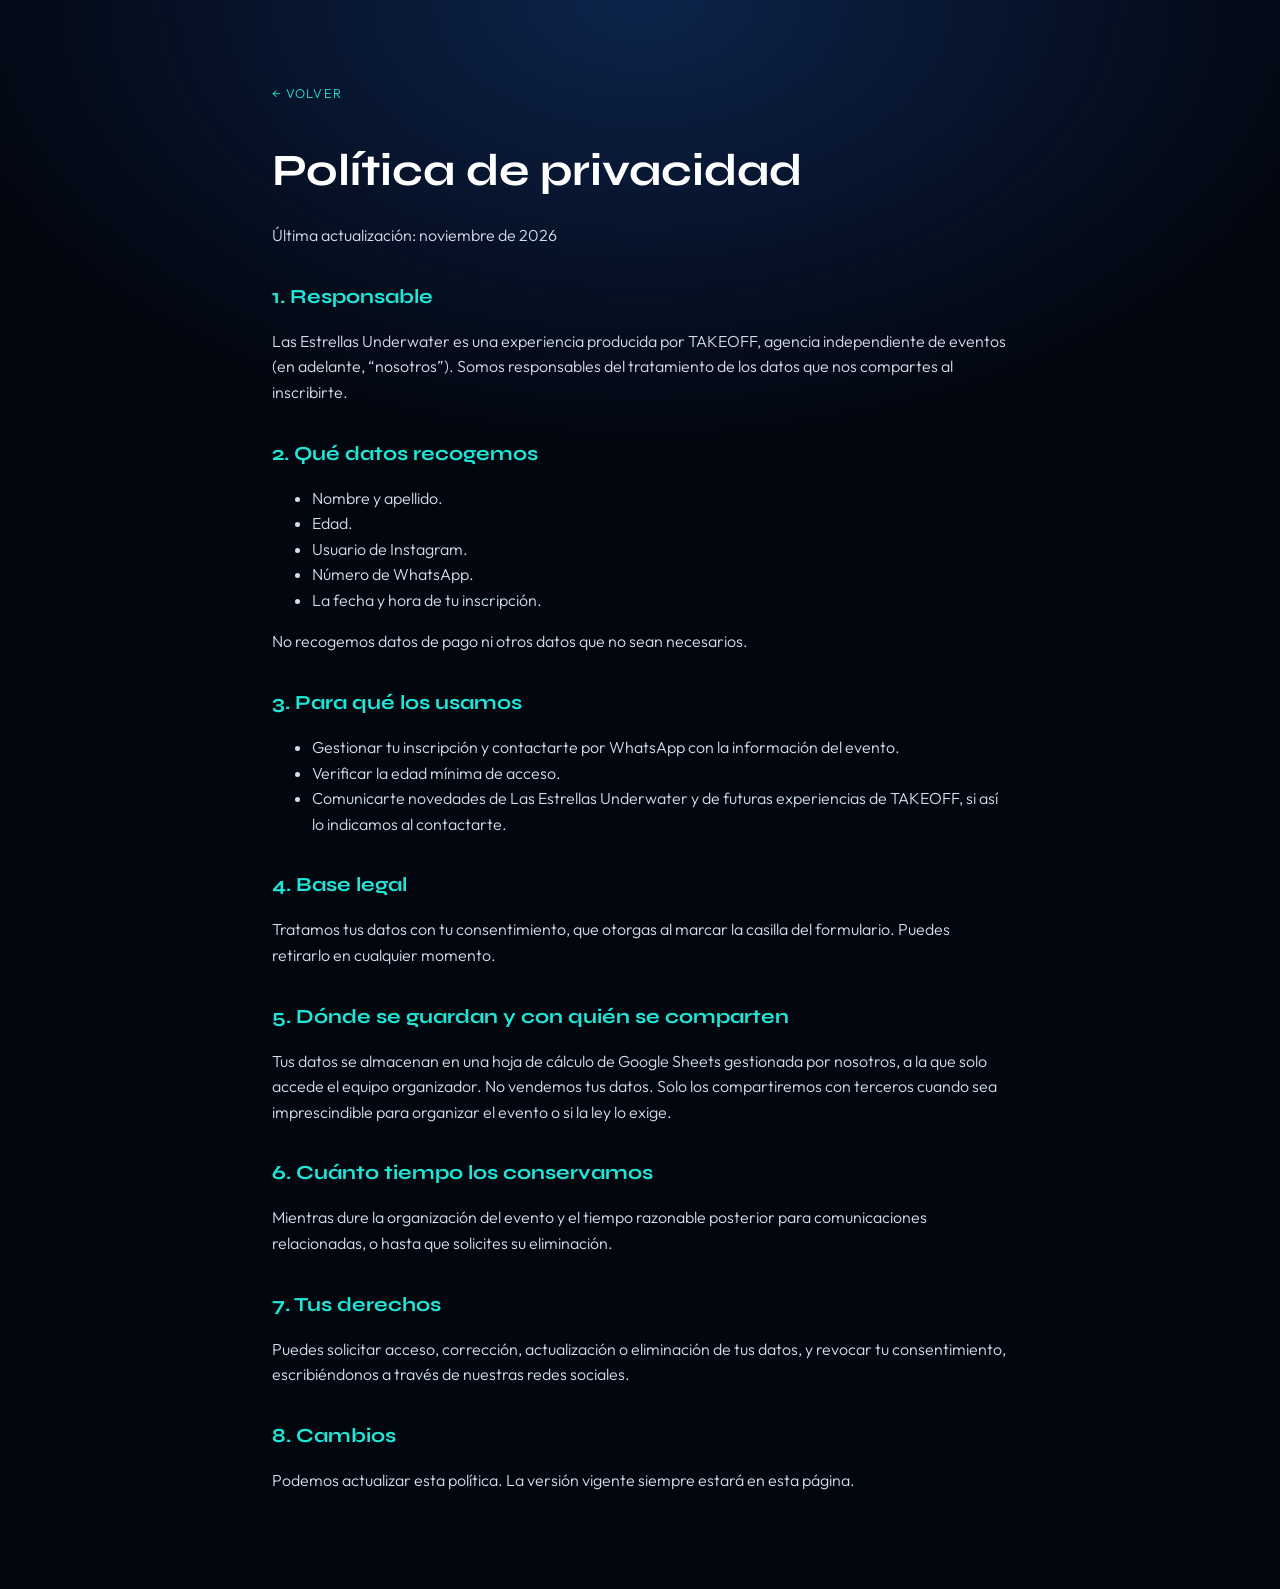
==== privacidad.html @ 4171e139 "Add files via upload" ====
<!DOCTYPE html>
<html lang="es">
<head>
  <meta charset="utf-8">
  <meta name="viewport" content="width=device-width, initial-scale=1">
  <title>Política de privacidad · Las Estrellas Underwater</title>
  <meta name="description" content="Cómo tratamos los datos personales de quienes se inscriben a Las Estrellas Underwater.">
  <meta name="robots" content="noindex">
  <meta name="theme-color" content="#02060f">
  <link rel="icon" type="image/svg+xml" href="assets/favicon.svg">
  <link rel="preconnect" href="https://fonts.googleapis.com">
  <link rel="preconnect" href="https://fonts.gstatic.com" crossorigin>
  <link href="https://fonts.googleapis.com/css2?family=Syne:wght@600;800&family=Outfit:wght@300;400;500;600&display=swap" rel="stylesheet">
  <link rel="stylesheet" href="css/styles.css">
</head>
<body>
  <!--
    PLANTILLA EDITABLE: este texto es una base general. Adáptalo a tu caso
    y, idealmente, haz que lo revise un abogado antes de publicar.
    El correo de contacto se completa solo desde js/config.js (contactEmail).
  -->
  <main class="legal">
    <div class="container">
      <a class="back" href="index.html">← Volver</a>
      <h1>Política de privacidad</h1>
      <p>Última actualización: noviembre de 2026</p>

      <h2>1. Responsable</h2>
      <p>Las Estrellas Underwater es una experiencia producida por TAKEOFF, agencia independiente de eventos (en adelante, “nosotros”). Somos responsables del tratamiento de los datos que nos compartes al inscribirte.</p>

      <h2>2. Qué datos recogemos</h2>
      <ul>
        <li>Nombre y apellido.</li>
        <li>Edad.</li>
        <li>Usuario de Instagram.</li>
        <li>Número de WhatsApp.</li>
        <li>La fecha y hora de tu inscripción.</li>
      </ul>
      <p>No recogemos datos de pago ni otros datos que no sean necesarios.</p>

      <h2>3. Para qué los usamos</h2>
      <ul>
        <li>Gestionar tu inscripción y contactarte por WhatsApp con la información del evento.</li>
        <li>Verificar la edad mínima de acceso.</li>
        <li>Comunicarte novedades de Las Estrellas Underwater y de futuras experiencias de TAKEOFF, si así lo indicamos al contactarte.</li>
      </ul>

      <h2>4. Base legal</h2>
      <p>Tratamos tus datos con tu consentimiento, que otorgas al marcar la casilla del formulario. Puedes retirarlo en cualquier momento.</p>

      <h2>5. Dónde se guardan y con quién se comparten</h2>
      <p>Tus datos se almacenan en una hoja de cálculo de Google Sheets gestionada por nosotros, a la que solo accede el equipo organizador. No vendemos tus datos. Solo los compartiremos con terceros cuando sea imprescindible para organizar el evento o si la ley lo exige.</p>

      <h2>6. Cuánto tiempo los conservamos</h2>
      <p>Mientras dure la organización del evento y el tiempo razonable posterior para comunicaciones relacionadas, o hasta que solicites su eliminación.</p>

      <h2>7. Tus derechos</h2>
      <p>Puedes solicitar acceso, corrección, actualización o eliminación de tus datos, y revocar tu consentimiento, escribiéndonos <span id="contact-line">a través de nuestras redes sociales</span>.</p>

      <h2>8. Cambios</h2>
      <p>Podemos actualizar esta política. La versión vigente siempre estará en esta página.</p>
    </div>
  </main>

  <script src="js/config.js"></script>
  <script>
    (function () {
      var c = (window.SITE_CONFIG || {}).contactEmail;
      var el = document.getElementById('contact-line');
      if (c && /^[^\s@]+@[^\s@]+\.[^\s@]+$/.test(c) && el) {
        el.textContent = '';
        var a = document.createElement('a');
        a.href = 'mailto:' + c; a.textContent = c;
        el.appendChild(document.createTextNode('a '));
        el.appendChild(a);
      }
    })();
  </script>
</body>
</html>
---- css/styles.css ----
/* =========================================================
   LAS ESTRELLAS UNDERWATER · Estilos
   Para cambiar la paleta, edita las variables de :root.
   ========================================================= */

:root {
  --black: #02060f;
  --deep: #041533;
  --ocean: #0a4aa6;
  --electric: #2a7bff;
  --turq: #1fe6d6;
  --silver: #d5deec;
  --muted: #9fb0cc;
  --danger: #ff8aa6;
  --warn: #ffd37a;
  --font-display: 'Syne', system-ui, -apple-system, 'Segoe UI', sans-serif;
  --font-body: 'Outfit', system-ui, -apple-system, 'Segoe UI', sans-serif;
}

*, *::before, *::after { box-sizing: border-box; }
html { scroll-behavior: smooth; -webkit-text-size-adjust: 100%; }
body {
  margin: 0;
  background: var(--black);
  color: var(--silver);
  font-family: var(--font-body);
  font-weight: 300;
  line-height: 1.6;
  overflow-x: hidden;
}
img { max-width: 100%; height: auto; display: block; }
a { color: inherit; }
[hidden] { display: none !important; }

:focus-visible { outline: 2px solid var(--turq); outline-offset: 3px; }

.skip {
  position: absolute; left: 1rem; top: -4rem; z-index: 100;
  background: var(--turq); color: #021024; padding: .6rem 1rem; border-radius: 8px; font-weight: 600;
  transition: top .2s;
}
.skip:focus { top: 1rem; }

/* ---------- Revelado al hacer scroll ---------- */
.js .reveal {
  opacity: 0;
  transform: translateY(24px);
  transition: opacity .9s ease, transform .9s cubic-bezier(.2, .7, .2, 1);
  transition-delay: var(--d, 0s);
}
.js .reveal.is-visible { opacity: 1; transform: none; }

/* ---------- Texto con brillo ---------- */
.shimmer {
  background: linear-gradient(100deg, #7fe9ff 0%, var(--turq) 25%, var(--electric) 50%, #e9f1ff 75%, var(--turq) 100%);
  background-size: 250% 100%;
  -webkit-background-clip: text; background-clip: text;
  color: transparent; -webkit-text-fill-color: transparent;
  animation: shimmer 6s linear infinite;
  filter: drop-shadow(0 0 22px rgba(31, 230, 214, .35));
}
@keyframes shimmer { to { background-position: -250% 0; } }

/* ---------- Botones ---------- */
.btn {
  position: relative; display: inline-flex; align-items: center; justify-content: center;
  padding: 1.05rem 2.4rem; border: 0; border-radius: 999px; cursor: pointer; overflow: hidden;
  font: 600 .95rem/1 var(--font-body); letter-spacing: .16em; text-decoration: none; text-transform: uppercase;
  transition: transform .25s ease, box-shadow .25s ease;
}
.btn { line-height: 1.3; text-align: center; }
@media (max-width: 480px) {
  .btn { letter-spacing: .1em; padding: 1rem 1.2rem; font-size: .88rem; }
  .eyebrow { letter-spacing: .22em; font-size: .72rem; }
}
.btn--primary {
  color: #021024;
  background: linear-gradient(110deg, var(--electric), var(--turq));
  box-shadow: 0 0 0 1px rgba(255, 255, 255, .25) inset, 0 10px 40px rgba(31, 230, 214, .35), 0 0 60px rgba(42, 123, 255, .35);
}
.btn--primary::after {
  content: ""; position: absolute; inset: 0; transform: translateX(-120%);
  background: linear-gradient(100deg, transparent 30%, rgba(255, 255, 255, .55) 50%, transparent 70%);
  animation: sweep 3.8s ease-in-out infinite;
}
@keyframes sweep { 0%, 55% { transform: translateX(-120%); } 100% { transform: translateX(120%); } }
.btn--primary:hover { transform: translateY(-3px) scale(1.02); box-shadow: 0 0 0 1px rgba(255, 255, 255, .35) inset, 0 16px 50px rgba(31, 230, 214, .5), 0 0 80px rgba(42, 123, 255, .5); }
.btn--primary:active { transform: translateY(0) scale(.99); }
.btn--block { width: 100%; margin-top: .6rem; }
.btn[disabled] { cursor: not-allowed; opacity: .85; }
.btn__spinner {
  display: none; position: absolute; width: 22px; height: 22px; border-radius: 50%;
  border: 3px solid rgba(2, 16, 36, .25); border-top-color: #021024; animation: spin .8s linear infinite;
}
.btn.is-loading .btn__label { opacity: 0; }
.btn.is-loading .btn__spinner { display: block; }
.btn.is-loading::after { display: none; }
@keyframes spin { to { transform: rotate(360deg); } }

/* =========================================================
   HERO
   ========================================================= */
.hero {
  position: relative; min-height: 100vh; min-height: 100svh;
  display: grid; place-items: center; text-align: center;
  --water-h: clamp(150px, 24svh, 260px);
  padding: clamp(6rem, 13svh, 8rem) 1.25rem calc(var(--water-h) + 2rem); overflow: hidden; isolation: isolate;
  background: radial-gradient(120% 80% at 50% 0%, #0a1f55 0%, #050d27 45%, var(--black) 100%);
}
.hero::before { /* resplandor que sigue al puntero */
  content: ""; position: absolute; inset: 0; z-index: -2; pointer-events: none;
  background: radial-gradient(520px circle at var(--mx, 50%) var(--my, 30%), rgba(42, 123, 255, .2), transparent 60%);
}
#stars { position: absolute; inset: 0; width: 100%; height: 100%; z-index: -3; }

.moon {
  position: absolute; top: 5%; right: 9%; z-index: -2; opacity: .9;
  width: clamp(64px, 11vw, 120px); aspect-ratio: 1; border-radius: 50%;
  background: radial-gradient(circle at 35% 35%, #fff, #cfe3ff 55%, #7fa8e8);
  box-shadow: 0 0 60px 20px rgba(120, 170, 255, .35), 0 0 160px 60px rgba(42, 123, 255, .2);
}

.hero__brand {
  position: absolute; top: max(1.1rem, env(safe-area-inset-top)); left: 50%; transform: translateX(-50%);
  width: clamp(96px, 20vw, 150px); z-index: 2; opacity: .95;
}

/* Piscina */
.water {
  position: absolute; left: 0; right: 0; bottom: 0; height: var(--water-h); z-index: -1; overflow: hidden;
  background: linear-gradient(180deg, #0b4aa8 0%, #07357c 30%, #031c4a 70%, #020b1f 100%);
}
.water::before { /* línea de horizonte luminosa */
  content: ""; position: absolute; left: 0; right: 0; top: 0; height: 2px; z-index: 3;
  background: linear-gradient(90deg, transparent, var(--turq), var(--electric), transparent);
  box-shadow: 0 0 24px 4px rgba(31, 230, 214, .55);
}
.water::after { /* luces subacuáticas */
  content: ""; position: absolute; inset: 0; z-index: 1; mix-blend-mode: screen;
  background:
    radial-gradient(ellipse 18% 60% at 15% 100%, rgba(31, 230, 214, .55), transparent 70%),
    radial-gradient(ellipse 18% 60% at 85% 100%, rgba(42, 123, 255, .65), transparent 70%);
  animation: lights 5s ease-in-out infinite alternate;
}
@keyframes lights { from { opacity: .55; } to { opacity: 1; } }
.water__glow {
  position: absolute; left: 50%; top: -35%; width: 70%; height: 90%; transform: translateX(-50%);
  background: radial-gradient(closest-side, rgba(31, 230, 214, .4), transparent); filter: blur(30px);
}
.wave {
  position: absolute; left: 0; right: 0; height: 24px; z-index: 2;
  background-image: url("data:image/svg+xml,%3Csvg xmlns='http://www.w3.org/2000/svg' width='200' height='24' viewBox='0 0 200 24'%3E%3Cpath d='M0 12Q25 0 50 12T100 12T150 12T200 12' fill='none' stroke='%2378e0ff' stroke-width='1.5'/%3E%3C/svg%3E");
  background-repeat: repeat-x;
}
.wave--1 { top: 14%; opacity: .5; animation: drift 14s linear infinite; }
.wave--2 { top: 36%; height: 36px; opacity: .3; background-size: 300px 36px; animation: drift 22s linear infinite reverse; }
.wave--3 { top: 62%; height: 20px; opacity: .2; background-size: 160px 20px; animation: drift 18s linear infinite; }
@keyframes drift { to { background-position-x: 400px; } }
.caustics {
  position: absolute; inset: 0; z-index: 1; mix-blend-mode: screen; opacity: .55;
  background:
    radial-gradient(ellipse 90px 30px at 20% 30%, rgba(31, 230, 214, .4), transparent 70%),
    radial-gradient(ellipse 130px 40px at 60% 55%, rgba(42, 123, 255, .45), transparent 70%),
    radial-gradient(ellipse 100px 30px at 85% 25%, rgba(120, 220, 255, .4), transparent 70%),
    radial-gradient(ellipse 110px 35px at 40% 78%, rgba(31, 230, 214, .35), transparent 70%);
  animation: caustics 9s ease-in-out infinite alternate;
}
@keyframes caustics { from { transform: translateX(-3%) scale(1); } to { transform: translateX(3%) scale(1.08); } }

.hero__content { position: relative; z-index: 1; max-width: 60rem; }
.eyebrow {
  margin: 0 0 1.2rem; color: var(--turq); font-weight: 500; font-size: .8rem;
  letter-spacing: .38em; text-transform: uppercase;
}
.hero__title {
  margin: 0; font-family: var(--font-display); font-weight: 800; text-transform: uppercase;
  font-size: clamp(1.6rem, min(7.6vw, 11svh), 6rem); line-height: 1; letter-spacing: .02em;
}
.hero__title span { display: block; }
/* Margen de seguridad: evita que la última letra se corte con el degradado en el texto */
.hero__title .shimmer, .footer__brand .shimmer { display: inline-block; padding: .12em .18em; margin: -.12em -.18em; overflow: visible; }
.hero__title span:first-child { color: #fff; text-shadow: 0 0 40px rgba(120, 180, 255, .45); }
.hero__slogan {
  margin: 1.4rem 0 0; font-size: clamp(1.3rem, 3.6vw, 2rem); font-weight: 500; letter-spacing: .08em;
  color: var(--turq); text-shadow: 0 0 24px rgba(31, 230, 214, .6);
}
.hero__impact { margin: 1.1rem auto 0; max-width: 34rem; font-size: clamp(1.05rem, 2.6vw, 1.35rem); font-weight: 400; color: #fff; }
.hero__text { margin: 1rem auto 2rem; max-width: 36rem; color: var(--muted); }

.scroll-hint {
  position: absolute; left: 50%; bottom: 1.1rem; z-index: 4; transform: translateX(-50%);
  width: 26px; height: 42px; border: 2px solid rgba(255, 255, 255, .55); border-radius: 14px;
}
.scroll-hint span {
  position: absolute; left: 50%; top: 8px; width: 4px; height: 8px; margin-left: -2px; border-radius: 2px;
  background: #fff; animation: scrollDot 1.8s ease-in-out infinite;
}
@keyframes scrollDot { 0% { opacity: 0; transform: translateY(0); } 40% { opacity: 1; } 100% { opacity: 0; transform: translateY(14px); } }

/* =========================================================
   SECCIONES
   ========================================================= */
.section { position: relative; padding: clamp(4.5rem, 10vw, 7rem) 0; }
.container { width: min(100% - 2.5rem, 70rem); margin-inline: auto; }
.container--narrow { width: min(100% - 2.5rem, 40rem); }
.section__title {
  margin: 0; text-align: center; text-transform: uppercase;
  font-family: var(--font-display); font-weight: 800; font-size: clamp(2rem, 6vw, 3.6rem); line-height: 1.05; color: #fff;
}
.section__title::after {
  content: "✦"; display: block; margin-top: .6rem; font-size: 1rem; color: var(--turq); text-shadow: 0 0 16px var(--turq);
}
.section__lead { margin: 1rem auto 3rem; max-width: 32rem; text-align: center; color: var(--muted); font-size: 1.1rem; }

.experience { background: linear-gradient(180deg, var(--black), #03102b 60%, #04163a); }
.cards { list-style: none; margin: 0; padding: 0; display: grid; gap: 1.2rem; grid-template-columns: 1fr; }
@media (min-width: 640px) { .cards { grid-template-columns: repeat(2, 1fr); } }
@media (min-width: 1000px) { .cards { grid-template-columns: repeat(4, 1fr); } }
.card {
  padding: 1.8rem 1.5rem; border-radius: 20px; backdrop-filter: blur(8px);
  background: linear-gradient(160deg, rgba(42, 123, 255, .16), rgba(255, 255, 255, .03));
  border: 1px solid rgba(160, 200, 255, .18);
  transition: transform .35s ease, border-color .35s ease, box-shadow .35s ease;
}
.card:hover { transform: translateY(-6px); border-color: rgba(31, 230, 214, .55); box-shadow: 0 18px 50px rgba(0, 0, 0, .4), 0 0 40px rgba(31, 230, 214, .18); }
.card svg { width: 40px; height: 40px; fill: none; stroke: var(--turq); stroke-width: 1.5; stroke-linecap: round; stroke-linejoin: round; filter: drop-shadow(0 0 8px rgba(31, 230, 214, .6)); }
.card h3 { margin: 1rem 0 .4rem; font-family: var(--font-display); font-size: 1.15rem; color: #fff; }
.card p { margin: 0; color: var(--muted); }

.signup {
  background:
    radial-gradient(60% 50% at 50% 0%, rgba(42, 123, 255, .3), transparent 70%),
    linear-gradient(180deg, #04163a, #02091b 80%);
}

/* =========================================================
   FORMULARIO
   ========================================================= */
.form {
  padding: clamp(1.3rem, 4vw, 2.4rem); border-radius: 24px; backdrop-filter: blur(14px);
  background: rgba(5, 16, 40, .72); border: 1px solid rgba(120, 190, 255, .25);
  box-shadow: 0 30px 80px rgba(0, 0, 0, .5), 0 0 60px rgba(42, 123, 255, .15);
}
.row { display: grid; gap: 1.1rem; margin-bottom: 1.1rem; }
@media (min-width: 560px) {
  .row { grid-template-columns: 1fr 1fr; }
  .row--age { grid-template-columns: 140px 1fr; }
}
.field { margin-bottom: 1.1rem; }
.row .field { margin-bottom: 0; }
.field label {
  display: block; margin-bottom: .4rem; font-size: .8rem; font-weight: 500; letter-spacing: .14em; text-transform: uppercase; color: var(--silver);
}
.field input[type="text"], .field input[type="tel"] {
  width: 100%; padding: .9rem 1rem; border-radius: 12px; color: #fff; font: 400 1rem/1.3 var(--font-body);
  background: rgba(255, 255, 255, .06); border: 1px solid rgba(160, 200, 255, .3);
  transition: border-color .2s, box-shadow .2s, background .2s;
}
.field input::placeholder { color: #7f92b3; }
.field input:focus { outline: none; border-color: var(--turq); background: rgba(255, 255, 255, .09); box-shadow: 0 0 0 3px rgba(31, 230, 214, .25), 0 0 24px rgba(31, 230, 214, .2); }
.field.is-invalid input[type="text"], .field.is-invalid input[type="tel"] { border-color: var(--danger); box-shadow: 0 0 0 3px rgba(255, 138, 166, .18); }
.hint { margin: .4rem 0 0; font-size: .8rem; color: var(--muted); }
.error { display: none; margin: .45rem 0 0; font-size: .85rem; color: var(--danger); }
.is-invalid > .error { display: block; }

.field--check { display: grid; grid-template-columns: auto 1fr; gap: .2rem .8rem; align-items: start; margin: 1.4rem 0 .6rem; }
.field--check label { margin: 0; text-transform: none; letter-spacing: 0; font-size: .92rem; font-weight: 300; line-height: 1.5; }
.field--check a { color: var(--turq); }
.field--check .error { grid-column: 1 / -1; }
.field--check input {
  appearance: none; -webkit-appearance: none; position: relative; margin: .1rem 0 0; width: 22px; height: 22px; cursor: pointer;
  border-radius: 6px; border: 1.5px solid rgba(160, 200, 255, .5); background: rgba(255, 255, 255, .06); transition: .2s;
}
.field--check input:checked { background: linear-gradient(135deg, var(--electric), var(--turq)); border-color: transparent; }
.field--check input:checked::after {
  content: ""; position: absolute; left: 7px; top: 2px; width: 6px; height: 12px;
  border: solid #021024; border-width: 0 2.5px 2.5px 0; transform: rotate(45deg);
}
.field--check.is-invalid input { border-color: var(--danger); }

.status { min-height: 1.4em; margin: 1rem 0 0; font-size: .95rem; text-align: center; }
.status.is-error { color: var(--danger); }
.status.is-warn { color: var(--warn); }
.status.is-info { color: var(--turq); }
.hp { position: absolute; left: -9999px; width: 1px; height: 1px; overflow: hidden; }

.success {
  text-align: center; padding: 3rem 1.5rem; border-radius: 24px;
  background: rgba(5, 16, 40, .72); border: 1px solid rgba(31, 230, 214, .5);
  box-shadow: 0 0 80px rgba(31, 230, 214, .25);
}
.success:focus { outline: none; }
.success__star { font-size: 3rem; color: var(--turq); text-shadow: 0 0 30px var(--turq); animation: pulse 2.2s ease-in-out infinite; }
.success h3 { margin: .4rem 0; font-family: var(--font-display); font-size: 1.8rem; color: #fff; }
.success p { margin: 0 auto; max-width: 26rem; color: var(--silver); }
@keyframes pulse { 50% { transform: scale(1.2); opacity: .8; } }

/* =========================================================
   CIERRE
   ========================================================= */
.footer {
  padding: 5rem 0 2.5rem; text-align: center;
  background: linear-gradient(180deg, #02091b, var(--black));
  border-top: 1px solid rgba(31, 230, 214, .25);
}
.footer__brand { margin: 0; font-family: var(--font-display); font-weight: 800; font-size: clamp(1.4rem, 5.6vw, 3rem); letter-spacing: .04em; color: #fff; }
.footer__slogan { margin: .6rem 0 0; font-size: 1.4rem; font-weight: 500; letter-spacing: .08em; color: var(--turq); text-shadow: 0 0 20px rgba(31, 230, 214, .5); }
.footer__line { margin: 1rem auto 0; max-width: 28rem; color: var(--muted); font-style: italic; }
.footer__agency { margin: 2.4rem auto 0; display: flex; flex-direction: column; align-items: center; gap: .5rem; }
.footer__agency span { font-size: .72rem; letter-spacing: .3em; text-transform: uppercase; color: var(--muted); }
.footer__agency img { width: 130px; opacity: .9; }
.social { margin-top: 2rem; display: flex; justify-content: center; gap: .8rem; flex-wrap: wrap; }
.social a {
  padding: .7rem 1.5rem; border-radius: 999px; text-decoration: none; font-weight: 500; letter-spacing: .1em; text-transform: uppercase; font-size: .85rem;
  border: 1px solid rgba(160, 200, 255, .35); transition: .25s;
}
.social a:hover { border-color: var(--turq); color: var(--turq); box-shadow: 0 0 24px rgba(31, 230, 214, .3); transform: translateY(-2px); }
.footer__legal { margin: 2.4rem 0 0; font-size: .8rem; color: var(--muted); }

/* =========================================================
   PÁGINA LEGAL (privacidad.html)
   ========================================================= */
.legal { padding: 5rem 0; min-height: 100vh; background: radial-gradient(80% 40% at 50% 0%, rgba(42, 123, 255, .25), transparent 70%), var(--black); }
.legal .container { width: min(100% - 2.5rem, 46rem); }
.legal h1 { font-family: var(--font-display); font-size: clamp(1.8rem, 6vw, 2.8rem); color: #fff; margin: 0 0 .4rem; }
.legal h2 { font-family: var(--font-display); font-size: 1.25rem; color: var(--turq); margin: 2rem 0 .4rem; }
.legal p, .legal li { color: var(--silver); }
.legal a { color: var(--turq); }
.legal .back { display: inline-block; margin-bottom: 2rem; text-decoration: none; letter-spacing: .1em; text-transform: uppercase; font-size: .8rem; }

/* =========================================================
   Accesibilidad: respetar movimiento reducido
   ========================================================= */
@media (prefers-reduced-motion: reduce) {
  *, *::before, *::after { animation: none !important; transition: none !important; scroll-behavior: auto !important; }
  .js .reveal { opacity: 1; transform: none; }
}
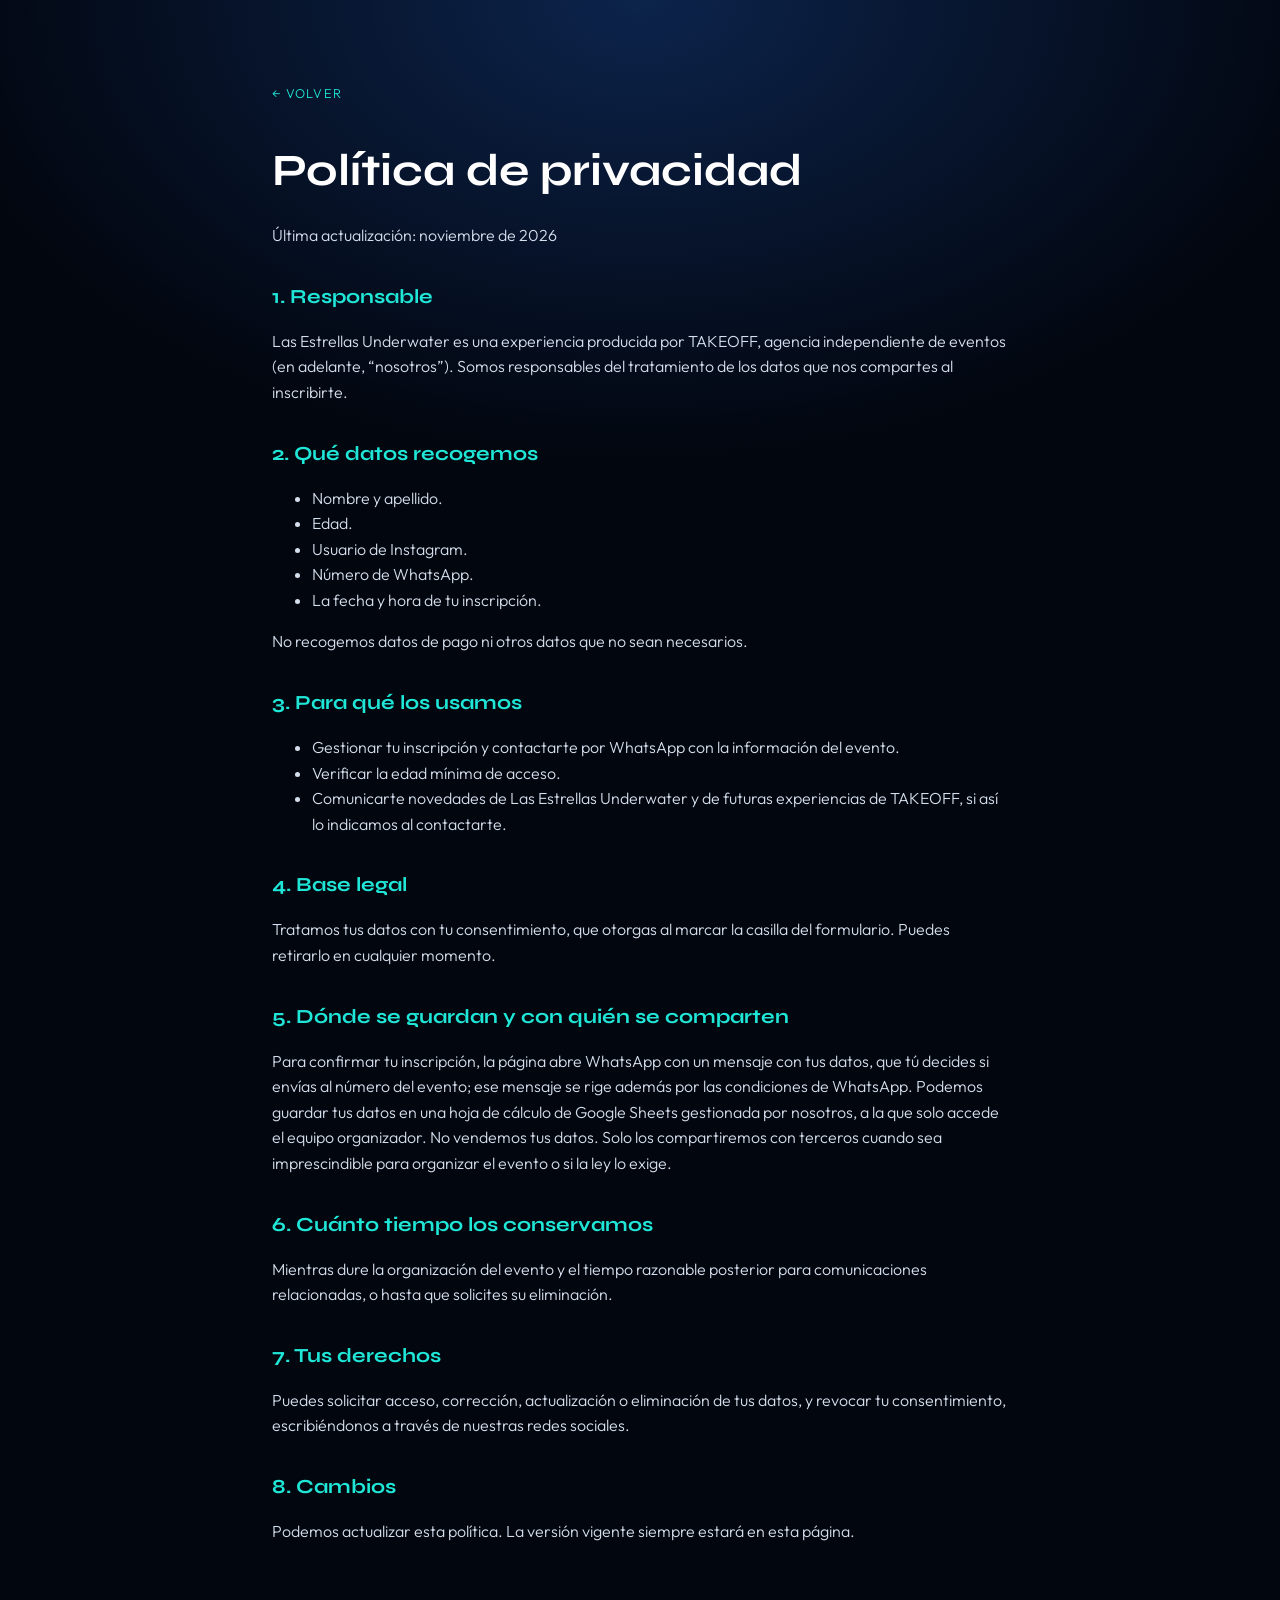
==== commit bc11965a: "Add files via upload" ====
--- a/privacidad.html
+++ b/privacidad.html
@@ -49,7 +49,7 @@
       <p>Tratamos tus datos con tu consentimiento, que otorgas al marcar la casilla del formulario. Puedes retirarlo en cualquier momento.</p>
 
       <h2>5. Dónde se guardan y con quién se comparten</h2>
-      <p>Tus datos se almacenan en una hoja de cálculo de Google Sheets gestionada por nosotros, a la que solo accede el equipo organizador. No vendemos tus datos. Solo los compartiremos con terceros cuando sea imprescindible para organizar el evento o si la ley lo exige.</p>
+      <p>Para confirmar tu inscripción, la página abre WhatsApp con un mensaje con tus datos, que tú decides si envías al número del evento; ese mensaje se rige además por las condiciones de WhatsApp. Podemos guardar tus datos en una hoja de cálculo de Google Sheets gestionada por nosotros, a la que solo accede el equipo organizador. No vendemos tus datos. Solo los compartiremos con terceros cuando sea imprescindible para organizar el evento o si la ley lo exige.</p>
 
       <h2>6. Cuánto tiempo los conservamos</h2>
       <p>Mientras dure la organización del evento y el tiempo razonable posterior para comunicaciones relacionadas, o hasta que solicites su eliminación.</p>
--- a/css/styles.css
+++ b/css/styles.css
@@ -185,7 +185,7 @@
   color: var(--turq); text-shadow: 0 0 24px rgba(31, 230, 214, .6);
 }
 .hero__impact { margin: 1.1rem auto 0; max-width: 34rem; font-size: clamp(1.05rem, 2.6vw, 1.35rem); font-weight: 400; color: #fff; }
-.hero__text { margin: 1rem auto 2rem; max-width: 36rem; color: var(--muted); }
+.hero__text { margin: 1rem auto 1.6rem; max-width: 36rem; color: var(--muted); }
 
 .scroll-hint {
   position: absolute; left: 50%; bottom: 1.1rem; z-index: 4; transform: translateX(-50%);
@@ -215,7 +215,7 @@
 .experience { background: linear-gradient(180deg, var(--black), #03102b 60%, #04163a); }
 .cards { list-style: none; margin: 0; padding: 0; display: grid; gap: 1.2rem; grid-template-columns: 1fr; }
 @media (min-width: 640px) { .cards { grid-template-columns: repeat(2, 1fr); } }
-@media (min-width: 1000px) { .cards { grid-template-columns: repeat(4, 1fr); } }
+@media (min-width: 1000px) { .cards { grid-template-columns: repeat(3, 1fr); } }
 .card {
   padding: 1.8rem 1.5rem; border-radius: 20px; backdrop-filter: blur(8px);
   background: linear-gradient(160deg, rgba(42, 123, 255, .16), rgba(255, 255, 255, .03));
@@ -316,6 +316,46 @@
 }
 .social a:hover { border-color: var(--turq); color: var(--turq); box-shadow: 0 0 24px rgba(31, 230, 214, .3); transform: translateY(-2px); }
 .footer__legal { margin: 2.4rem 0 0; font-size: .8rem; color: var(--muted); }
+.footer__date { margin: 1.2rem 0 0; font-weight: 500; letter-spacing: .12em; text-transform: uppercase; font-size: .85rem; color: #fff; }
+
+/* =========================================================
+   DATOS DEL EVENTO: chips, cuenta regresiva, boleta
+   ========================================================= */
+.chips { list-style: none; margin: 2rem 0 1.5rem; padding: 0; display: flex; flex-wrap: wrap; justify-content: center; gap: .5rem; }
+.chips li {
+  padding: .4rem .95rem; border-radius: 999px; font-size: .85rem; font-weight: 500; color: #fff;
+  background: rgba(31, 230, 214, .1); border: 1px solid rgba(31, 230, 214, .45);
+}
+.chips strong { color: var(--turq); font-weight: 600; }
+
+.countdown { margin: 0 auto; max-width: 27rem; }
+.countdown__label { margin: 0; font-size: .75rem; font-weight: 500; letter-spacing: .3em; text-transform: uppercase; color: var(--turq); }
+.countdown__grid { margin-top: .7rem; display: grid; grid-template-columns: repeat(4, minmax(0, 1fr)); gap: .6rem; }
+.countdown__grid > div {
+  padding: .7rem .2rem .55rem; border-radius: 14px; backdrop-filter: blur(6px);
+  background: linear-gradient(160deg, rgba(42, 123, 255, .22), rgba(255, 255, 255, .04));
+  border: 1px solid rgba(160, 200, 255, .28);
+}
+.countdown__grid span {
+  display: block; font-family: var(--font-display); font-weight: 800; line-height: 1; color: #fff;
+  font-size: clamp(1.5rem, 6.5vw, 2.3rem); font-variant-numeric: tabular-nums; text-shadow: 0 0 20px rgba(120, 190, 255, .55);
+}
+.countdown__grid small { display: block; margin-top: .35rem; font-size: .65rem; letter-spacing: .18em; text-transform: uppercase; color: var(--muted); }
+.countdown__done { margin: .6rem 0 0; font-family: var(--font-display); font-weight: 800; font-size: 1.8rem; color: var(--turq); text-shadow: 0 0 24px rgba(31, 230, 214, .6); }
+
+.ticket {
+  max-width: 26rem; margin: 0 auto 2rem; padding: 1.3rem 1.5rem; text-align: center; border-radius: 20px;
+  background: linear-gradient(135deg, rgba(42, 123, 255, .3), rgba(31, 230, 214, .16));
+  border: 1px dashed rgba(255, 255, 255, .45); box-shadow: 0 0 50px rgba(42, 123, 255, .2);
+}
+.ticket__tag { margin: 0; font-size: .75rem; font-weight: 500; letter-spacing: .3em; text-transform: uppercase; color: var(--turq); }
+.ticket__price { margin: .3rem 0; font-family: var(--font-display); font-weight: 800; font-size: clamp(2rem, 8vw, 2.8rem); line-height: 1.1; color: #fff; text-shadow: 0 0 26px rgba(120, 190, 255, .5); }
+.ticket__date { margin: 0; color: var(--silver); }
+
+.form__note { margin: .9rem 0 0; font-size: .82rem; text-align: center; color: var(--muted); }
+.success .btn { margin-top: 1.4rem; }
+.success__note { margin: 1rem auto 0; max-width: 22rem; font-size: .85rem; color: var(--muted); }
+.success__note:empty { display: none; }
 
 /* =========================================================
    PÁGINA LEGAL (privacidad.html)
